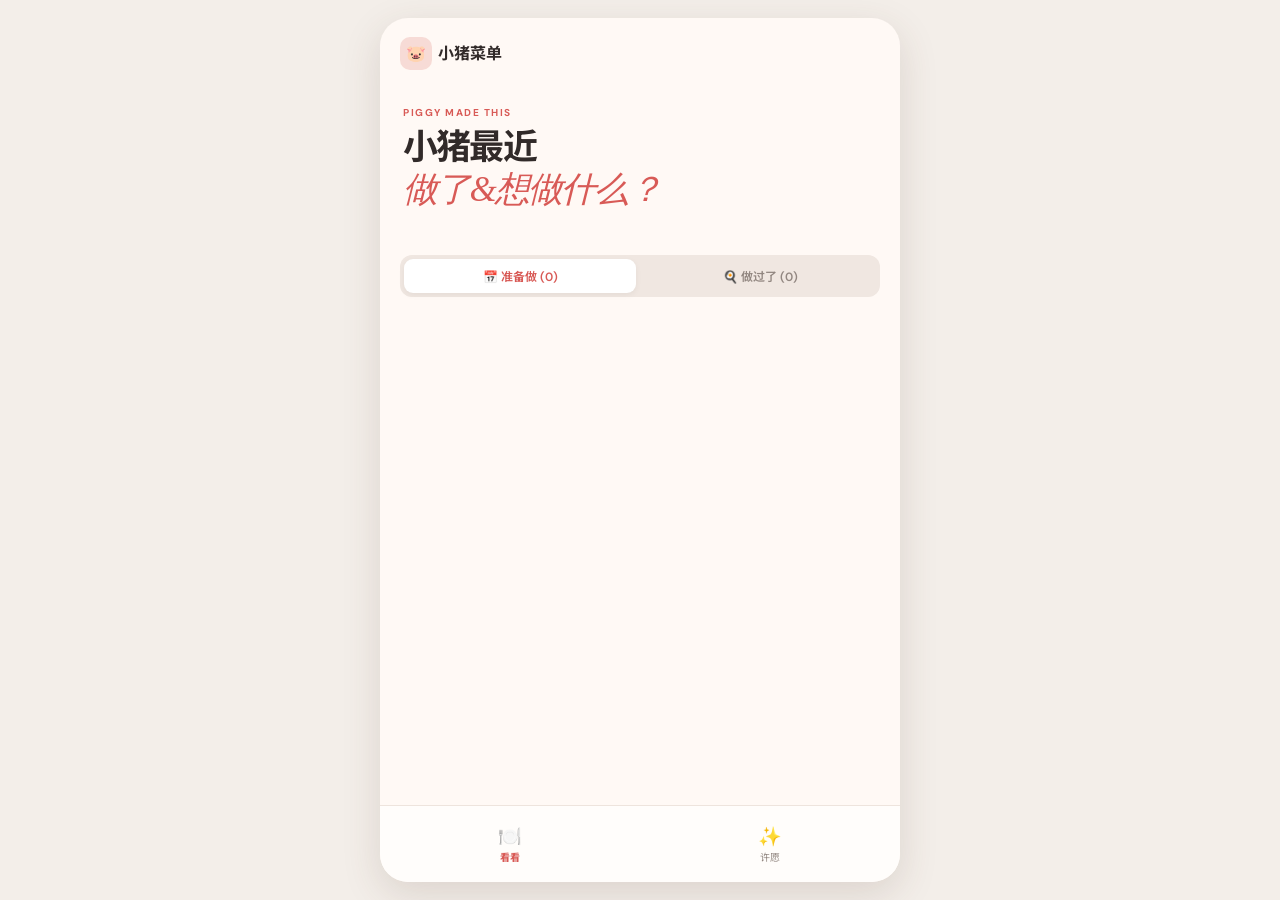
==== index.html @ d5dc834c "First commit" ====
<!doctype html>
<html lang="zh-CN">
<head>
  <meta charset="UTF-8">
  <meta name="viewport" content="width=device-width,initial-scale=1,viewport-fit=cover">
  <title>小猪菜单 - 朋友端</title>
  <link rel="preconnect" href="https://fonts.googleapis.com">
  <link rel="preconnect" href="https://fonts.gstatic.com" crossorigin>
  <link href="https://fonts.googleapis.com/css2?family=DM+Sans:wght@400;500;600;700&family=Noto+Sans+SC:wght@400;500;600;700&display=swap" rel="stylesheet">
  <link rel="stylesheet" href="style.css">
</head>
<body>
  <main class="app-shell">
    <section class="workspace page is-active" id="workspacePage">
      <header>
        <div class="brand"><span>🐷</span><b>小猪菜单</b></div>
      </header>

      <!-- 1. 看看页（默认激活）：展示小猪做过的菜，根据数据库/JS 动态更新 -->
      <section id="friendFeed" class="view active">
        <div class="intro">
          <p class="eyebrow">PIGGY MADE THIS</p>
          <h1>小猪最近<br><em>做了&想做什么？</em></h1>
        </div>
        <!--分类切换按钮-->
        <div class="sub-tabs">
            <button class="sub-tab active" data-type="plans">📅 准备做 (<span id="plansCount">0</span>)</button>
            <button class="sub-tab" data-type="cooked">🍳 做过了 (<span id="cookedCount">0</span>)</button>
        </div>
        <!-- 内容列表容器 -->
         <div id="friendFeedList" class="list"></div>
      </section>

      <!-- 2. 许愿页：朋友给小猪点菜 -->
      <section id="friendWish" class="view">
        <div class="intro">
          <p class="eyebrow">MAKE A WISH</p>
          <h1>想让小猪<br><em>试试什么？</em></h1>
        </div>
        <form class="form-card" id="wishForm">
          <label>菜名<input required name="dish" placeholder="例如：泰式绿咖喱鸡"></label>
          <label>小红书灵感链接 <span>可选</span><input name="link" type="url" placeholder="粘贴帖子链接"></label>
          <button class="primary">把愿望交给小猪</button>
        </form>
        <div class="heading">
          <h2>我的愿望</h2>
        </div>
        <div id="friendWishList" class="list"></div>
      </section>

      <!-- 底部导航栏：极简双选项卡 -->
      <nav id="nav">
        <button class="active" data-target="friendFeed">🍽️<small>看看</small></button>
        <button data-target="friendWish">✨<small>许愿</small></button>
      </nav>
    </section>
  </main>

  <div class="toast" id="toast"></div>
  <script src="app.js"></script>
</body>
</html>
---- style.css ----
:root {
  --ink: #312a29;
  --muted: #928781;
  --cream: #fff9f5;
  --pink: #f7dbd6;
  --red: #d85a56;
  --line: #eee4dd;
  --green: #5c8278;
}

/* 基础重置 */
* {
  box-sizing: border-box;
}

body {
  margin: 0;
  background: #f3eee9;
  color: var(--ink);
  font-family: "DM Sans", "Noto Sans SC", sans-serif;
}

button,
input,
select {
  font: inherit;
}

button {
  border: 0;
  cursor: pointer;
}

/* 容器与页面布局 */
.app-shell {
  min-height: 100dvh;
  max-width: 520px;
  margin: auto;
  padding: 15px 20px 100px;
  background: var(--cream);
}

.page {
  display: none;
}

.page.is-active {
  display: block;
}

.view {
  display: none;
}

.view.active {
  display: block;
}

.role-page {
  padding: 13vh 5px 0;
}

/* 排版与品牌标示 */
.logo {
  width: 48px;
  height: 48px;
  display: grid;
  place-items: center;
  border-radius: 16px;
  background: var(--pink);
  font-size: 26px;
  margin-bottom: 28px;
}

.eyebrow {
  margin: 0 0 7px;
  color: var(--red);
  font-size: 10px;
  font-weight: 700;
  letter-spacing: 1.5px;
}

h1, h2, h3, p {
  margin-top: 0;
}

h1 {
  font-size: 35px;
  line-height: 1.2;
  letter-spacing: -1.8px;
  margin-bottom: 10px;
}

h1 em {
  font-family: Georgia, serif;
  color: var(--red);
  font-weight: 400;
}

.sub,
.intro > p:last-child {
  color: var(--muted);
  font-size: 14px;
}

.intro {
  padding: 35px 3px 22px;
}

.heading {
  padding: 2px 1px 14px;
}

.heading h2 {
  margin: 0;
  font-size: 21px;
}

.heading h2 span {
  color: var(--muted);
  font-size: 13px;
}

.brand span {
  padding: 6px;
  background: var(--pink);
  border-radius: 10px;
  margin-right: 6px;
}

/* 角色选择卡片 */
.role-options {
  display: grid;
  gap: 13px;
  margin-top: 35px;
}

.role-card {
  position: relative;
  min-height: 110px;
  padding: 18px 44px 18px 65px;
  text-align: left;
  border: 1px solid var(--line);
  border-radius: 20px;
  background: #fff;
}

.role-card > span {
  position: absolute;
  left: 17px;
  top: 22px;
  font-size: 27px;
}

.role-card b,
.role-card small {
  display: block;
}

.role-card b {
  font-size: 17px;
  margin-bottom: 6px;
}

.role-card small {
  color: var(--muted);
  font-size: 11px;
}

.role-card i {
  position: absolute;
  right: 18px;
  top: 38px;
  font-style: normal;
  font-size: 22px;
}

.role-card.friend {
  background: #f5eee7;
}

/* 头部与表单控件 */
.workspace header {
  height: 38px;
  display: flex;
  justify-content: space-between;
  align-items: center;
}

.switch-role {
  background: none;
  color: var(--muted);
  font-size: 11px;
}

.search {
  height: 45px;
  padding: 0 13px;
  display: flex;
  align-items: center;
  gap: 8px;
  background: #fff;
  border: 1px solid var(--line);
  border-radius: 14px;
}

.search span {
  font-size: 22px;
  color: var(--muted);
}

.search input {
  border: 0;
  padding: 0;
  margin: 0;
  background: none;
}

input,
select {
  display: block;
  width: 100%;
  margin-top: 6px;
  padding: 11px;
  border: 1px solid var(--line);
  border-radius: 10px;
  background: #fffdfa;
  outline-color: var(--red);
  font-size: 12px;
}

label {
  display: block;
  margin-bottom: 12px;
  font-size: 12px;
  font-weight: 600;
}

label span {
  color: var(--muted);
  font-weight: 400;
}

.primary {
  width: 100%;
  height: 46px;
  border-radius: 12px;
  background: var(--ink);
  color: #fff;
  font-weight: 600;
}

/* 卡片与网格列表 */
.grid {
  display: grid;
  grid-template-columns: 1fr 1fr;
  gap: 13px;
  margin-top: 17px;
}

.card {
  overflow: hidden;
  border-radius: 17px;
  background: #fff;
  box-shadow: 0 2px 0 #e8ddd6;
}

.card > div:last-child {
  padding: 11px;
}

.card h3 {
  font-size: 14px;
  margin-bottom: 6px;
}

.card p {
  color: var(--muted);
  font-size: 10px;
  margin: 0;
  white-space: nowrap;
  overflow: hidden;
  text-overflow: ellipsis;
}

.photo {
  height: 126px;
  background: center / cover;
  position: relative;
}

.photo button {
  position: absolute;
  right: 9px;
  top: 9px;
  width: 28px;
  height: 28px;
  border-radius: 50%;
  background: #ffffffe6;
  color: var(--red);
  font-size: 18px;
}

.form-card {
  padding: 17px 15px 15px;
  border: 1px solid var(--line);
  border-radius: 18px;
  background: #fff;
}

.summary {
  display: flex;
  justify-content: space-around;
  padding: 13px;
  margin-bottom: 18px;
  border-radius: 15px;
  background: #f5ebe4;
  color: var(--muted);
  font-size: 11px;
}

.summary b {
  color: var(--red);
  font-size: 16px;
}

.list {
  display: flex;
  flex-direction: column;
  gap: 12px;
}

.cooked,
.wish {
  position: relative;
  display: flex;
  gap: 12px;
  padding: 10px;
  border: 1px solid var(--line);
  border-radius: 17px;
  background: #fff;
}

.cooked img {
  width: 105px;
  height: 150px;
  border-radius: 12px;
  object-fit: cover;
}

.cooked small,
.wish small {
  font-size: 10px;
  color: var(--muted);
}

.cooked h3 {
  margin: 4px 0 9px;
  font-size: 17px;
}

.cooked p {
  margin: 5px 0;
  color: var(--muted);
  font-size: 11px;
}

.cooked p b {
  color: #bc8276;
  margin-right: 5px;
}

.wish h3 {
  margin: 0 0 5px;
  font-size: 15px;
}

.wish p {
  margin: 1px 0 5px;
  color: var(--muted);
  font-size: 11px;
}

.wish p b {
  color: var(--ink);
}

.wish a {
  font-size: 10px;
  color: #b65c56;
}

/* 组件与状态标签 */
.actions {
  display: flex;
  gap: 5px;
  margin-top: 9px;
}

.actions a,
.actions button,
.status {
  padding: 5px 6px;
  border-radius: 8px;
  background: #fff2ef;
  color: #b65c56;
  font-size: 10px;
  text-decoration: none;
}

.actions button {
  background: #f4eee8;
}

.status {
  position: absolute;
  right: 11px;
  bottom: 10px;
}

.status.done {
  background: #e5f1eb;
  color: #4c7b6d;
}

.avatar {
  width: 32px;
  height: 32px;
  display: grid;
  place-items: center;
  flex: none;
  border-radius: 50%;
  background: var(--green);
  color: #fff;
  font-size: 12px;
}

.supporters {
  display: flex;
  flex-wrap: wrap;
  gap: 4px;
  margin: 0 0 8px;
}

.supporters span {
  padding: 3px 6px;
  border-radius: 8px;
  background: #f4eee8;
  color: #897a73;
  font-size: 10px;
}

.friend-entry {
  display: block;
  margin: 24px 0 -22px;
  font-size: 12px;
  font-weight: 700;
}

.friend-entry input {
  margin-top: 7px;
}

.hint {
  color: var(--muted);
  font-size: 11px;
}

.empty {
  padding: 25px;
  text-align: center;
  color: var(--muted);
  font-size: 13px;
}

/* 导航与浮动控件 */
nav {
  position: fixed;
  bottom: 0;
  left: 50%;
  transform: translateX(-50%);
  width: min(520px, 100%);
  height: 77px;
  display: flex;
  background: #fffdfb;
  border-top: 1px solid var(--line);
}

nav button {
  flex: 1;
  background: none;
  color: var(--muted);
  font-size: 19px;
}

nav button small {
  display: block;
  font-size: 10px;
}

nav button.active {
  color: var(--red);
  font-weight: 700;
}

.add {
  position: fixed;
  bottom: 56px;
  left: calc(50% + min(260px, 50vw) - 68px);
  width: 51px;
  height: 51px;
  display: none;
  place-items: center;
  border-radius: 50%;
  background: var(--red);
  color: #fff;
  font-size: 27px;
  box-shadow: 0 7px 15px #c04e4a61;
}

/* 弹窗与提示 */
dialog {
  width: min(360px, calc(100vw - 36px));
  border: 0;
  border-radius: 21px;
  padding: 28px 22px 22px;
}

dialog::backdrop {
  background: #281b1b66;
}

dialog h2 {
  font-size: 22px;
}

.close {
  position: absolute;
  right: 14px;
  top: 10px;
  background: none;
  font-size: 25px;
  color: var(--muted);
}

.toast {
  position: fixed;
  z-index: 10;
  bottom: 91px;
  left: 50%;
  transform: translate(-50%, 15px);
  opacity: 0;
  padding: 10px 15px;
  border-radius: 22px;
  background: #2c2928;
  color: #fff;
  font-size: 12px;
  white-space: nowrap;
  transition: 0.2s;
}

.toast.show {
  opacity: 1;
  transform: translate(-50%, 0);
}

/* 桌面端适配 */
@media (min-width: 600px) {
  body {
    padding: 18px;
  }

  .app-shell {
    min-height: calc(100dvh - 36px);
    border-radius: 28px;
    box-shadow: 0 12px 38px #563e3226;
  }

  nav {
    bottom: 18px;
    border-radius: 0 0 28px 28px;
  }

  .add {
    bottom: 73px;
    left: calc(50% + min(260px, 50vw - 18px) - 68px);
  }
}
/* 强行让加号按钮一直显示 */
.add.show, .add {
  display: grid !important;
}

/* 强制修复加号按钮位置与显示 */
.add {
  display: flex !important;
  align-items: center;
  justify-content: center;
  position: fixed !important;
  right: 20px !important;
  bottom: 90px !important; /* 刚好悬浮在底部导航栏上方 */
  left: auto !important;   /* 覆盖掉原 CSS 里复杂的 calc 计算 */
  width: 52px !important;
  height: 52px !important;
  border-radius: 50% !important;
  background: var(--red) !important;
  color: #fff !important;
  font-size: 28px !important;
  line-height: 1 !important;
  box-shadow: 0 6px 16px rgba(216, 90, 86, 0.4) !important;
  z-index: 99 !important;  /* 确保放在最顶层 */
}

/* 适配大屏桌面端，让它居中靠右在容器内 */
@media (min-width: 600px) {
  .add {
    right: calc(50vw - 240px) !important;
    bottom: 105px !important;
  }
}

/* 切换子选项卡 */
.sub-tabs {
  display: flex;
  gap: 8px;
  margin: 12px 0 18px;
  padding: 4px;
  background: #f0e7e1;
  border-radius: 12px;
}

.sub-tab {
  flex: 1;
  padding: 8px 12px;
  border-radius: 9px;
  background: transparent;
  color: var(--muted);
  font-size: 12px;
  font-weight: 600;
  transition: all 0.2s;
}

.sub-tab.active {
  background: #fff;
  color: var(--red);
  box-shadow: 0 2px 6px rgba(0, 0, 0, 0.05);
}
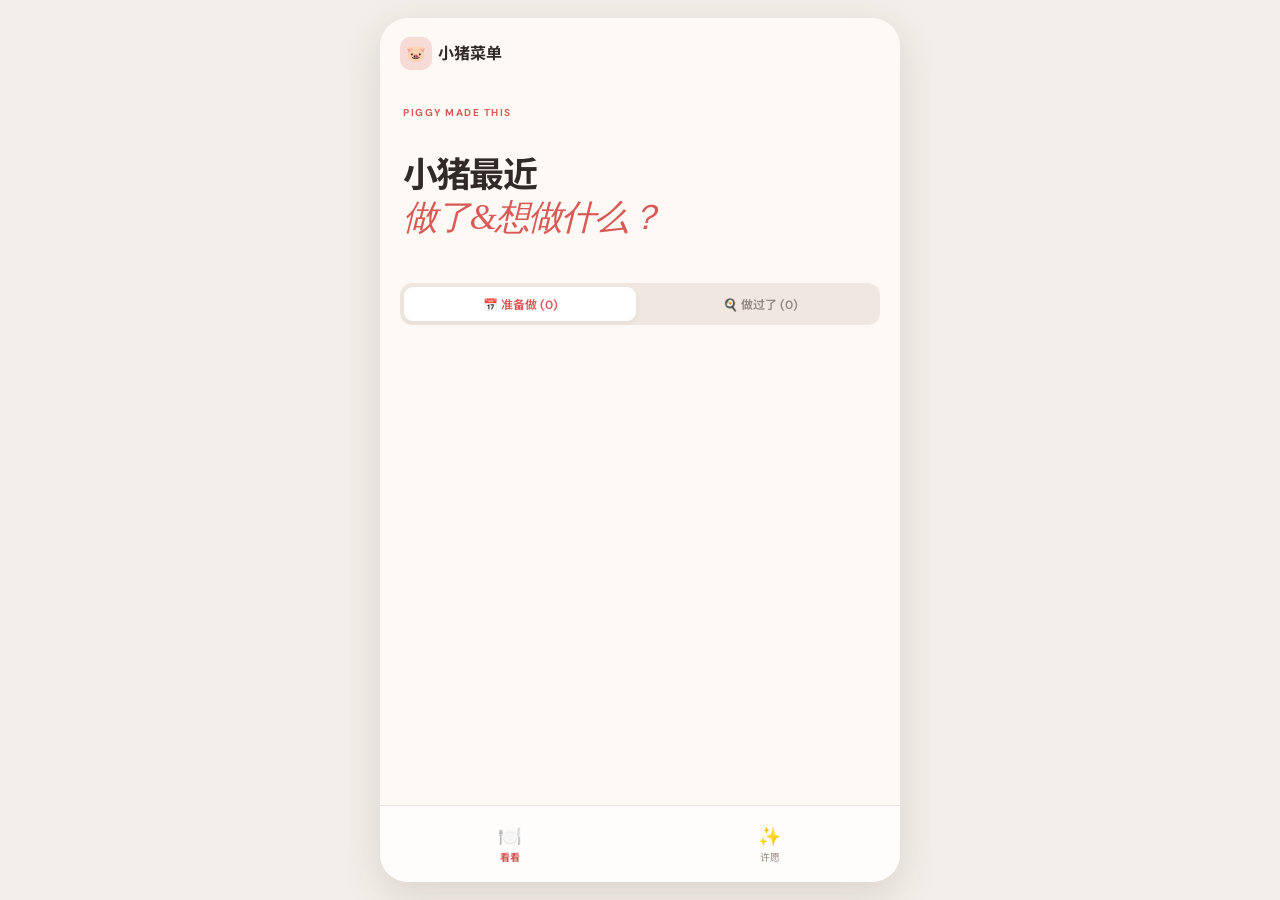
==== commit de212ada: "feat: complete Piggy Menu friend and admin portals" ====
--- a/index.html
+++ b/index.html
@@ -7,7 +7,8 @@
   <link rel="preconnect" href="https://fonts.googleapis.com">
   <link rel="preconnect" href="https://fonts.gstatic.com" crossorigin>
   <link href="https://fonts.googleapis.com/css2?family=DM+Sans:wght@400;500;600;700&family=Noto+Sans+SC:wght@400;500;600;700&display=swap" rel="stylesheet">
-  <link rel="stylesheet" href="style.css">
+  <link rel="stylesheet" href="css/common.css">
+  <link rel="stylesheet" href="css/friend.css">
 </head>
 <body>
   <main class="app-shell">
@@ -57,6 +58,7 @@
   </main>
 
   <div class="toast" id="toast"></div>
-  <script src="app.js"></script>
+  <script src="js/supabase.js"></script>
+  <script src="js/friend.js"></script>
 </body>
 </html>
--- a/css/common.css
+++ b/css/common.css
@@ -0,0 +1,176 @@
+:root {
+  --ink: #312a29;
+  --muted: #928781;
+  --cream: #fff9f5;
+  --pink: #f7dbd6;
+  --red: #d85a56;
+  --line: #eee4dd;
+  --green: #5c8278;
+}
+
+/* 基础重置 */
+* {
+  box-sizing: border-box;
+}
+
+body {
+  margin: 0;
+  background: #f3eee9;
+  color: var(--ink);
+  font-family: "DM Sans", "Noto Sans SC", sans-serif;
+}
+
+button,
+input,
+select {
+  font: inherit;
+}
+
+button {
+  border: 0;
+  cursor: pointer;
+}
+
+/* 容器与页面布局 */
+.app-shell {
+  min-height: 100dvh;
+  max-width: 520px;
+  margin: auto;
+  padding: 15px 20px 100px;
+  background: var(--cream);
+}
+
+.page {
+  display: none;
+}
+
+.page.is-active {
+  display: block;
+}
+
+.view {
+  display: none;
+}
+
+.view.active {
+  display: block;
+}
+
+.workspace header {
+  height: 38px;
+  display: flex;
+  justify-content: space-between;
+  align-items: center;
+}
+
+.brand span {
+  padding: 6px;
+  background: var(--pink);
+  border-radius: 10px;
+  margin-right: 6px;
+}
+
+/* 子选项卡 */
+.sub-tabs {
+  display: flex;
+  gap: 8px;
+  margin: 12px 0 18px;
+  padding: 4px;
+  background: #f0e7e1;
+  border-radius: 12px;
+}
+
+.sub-tab {
+  flex: 1;
+  padding: 8px 12px;
+  border-radius: 9px;
+  background: transparent;
+  color: var(--muted);
+  font-size: 12px;
+  font-weight: 600;
+  transition: all 0.2s;
+}
+
+.sub-tab.active {
+  background: #fff;
+  color: var(--red);
+  box-shadow: 0 2px 6px rgba(0, 0, 0, 0.05);
+}
+
+/* 导航与浮动控件 */
+nav {
+  position: fixed;
+  bottom: 0;
+  left: 50%;
+  transform: translateX(-50%);
+  width: min(520px, 100%);
+  height: 77px;
+  display: flex;
+  background: #fffdfb;
+  border-top: 1px solid var(--line);
+  z-index: 100;
+}
+
+nav button {
+  flex: 1;
+  background: none;
+  color: var(--muted);
+  font-size: 19px;
+}
+
+nav button small {
+  display: block;
+  font-size: 10px;
+}
+
+nav button.active {
+  color: var(--red);
+  font-weight: 700;
+}
+
+/* 弹窗与提示 */
+.toast {
+  position: fixed;
+  z-index: 1000;
+  bottom: 91px;
+  left: 50%;
+  transform: translate(-50%, 15px);
+  opacity: 0;
+  padding: 10px 15px;
+  border-radius: 22px;
+  background: #2c2928;
+  color: #fff;
+  font-size: 12px;
+  white-space: nowrap;
+  transition: 0.2s;
+}
+
+.toast.show {
+  opacity: 1;
+  transform: translate(-50%, 0);
+}
+
+.empty {
+  padding: 25px;
+  text-align: center;
+  color: var(--muted);
+  font-size: 13px;
+}
+
+/* 桌面端适配 */
+@media (min-width: 600px) {
+  body {
+    padding: 18px;
+  }
+
+  .app-shell {
+    min-height: calc(100dvh - 36px);
+    border-radius: 28px;
+    box-shadow: 0 12px 38px #563e3226;
+  }
+
+  nav {
+    bottom: 18px;
+    border-radius: 0 0 28px 28px;
+  }
+}
--- a/css/friend.css
+++ b/css/friend.css
@@ -0,0 +1,360 @@
+/* 排版与标示 */
+.eyebrow {
+  margin: 0 0 7px;
+  color: var(--red);
+  font-size: 10px;
+  font-weight: 700;
+  letter-spacing: 1.5px;
+}
+
+h1 {
+  font-size: 35px;
+  line-height: 1.2;
+  letter-spacing: -1.8px;
+  margin-bottom: 10px;
+}
+
+h1 em {
+  font-family: Georgia, serif;
+  color: var(--red);
+  font-weight: 400;
+}
+
+.intro {
+  padding: 35px 3px 22px;
+}
+
+.heading {
+  padding: 2px 1px 14px;
+}
+
+.heading h2 {
+  margin: 0;
+  font-size: 21px;
+}
+
+/* 列表与卡片 */
+.list {
+  display: flex;
+  flex-direction: column;
+  gap: 12px;
+}
+
+.cooked,
+.wish {
+  position: relative;
+  display: flex;
+  gap: 12px;
+  padding: 12px;
+  border: 1px solid var(--line);
+  border-radius: 17px;
+  background: #fff;
+  align-items: flex-start;
+}
+
+.cooked img {
+  width: 105px;
+  height: 150px;
+  border-radius: 12px;
+  object-fit: cover;
+}
+
+.cooked small,
+.wish small {
+  font-size: 10px;
+  color: var(--muted);
+}
+
+.cooked h3 {
+  margin: 4px 0 9px;
+  font-size: 17px;
+}
+
+.cooked p {
+  margin: 5px 0;
+  color: var(--muted);
+  font-size: 11px;
+}
+
+.wish h3 {
+  margin: 0 0 5px;
+  font-size: 15px;
+}
+
+.wish p {
+  margin: 1px 0 5px;
+  color: var(--muted);
+  font-size: 11px;
+}
+
+.wish p b {
+  color: var(--ink);
+}
+
+.wish a {
+  font-size: 10px;
+  color: #b65c56;
+  text-decoration: none;
+}
+
+/* 愿望卡片头像与支持者列表 */
+.avatar {
+  width: 32px;
+  height: 32px;
+  display: grid;
+  place-items: center;
+  flex: none;
+  border-radius: 50%;
+  background: var(--green);
+  color: #fff;
+  font-size: 12px;
+}
+
+.supporters {
+  display: flex;
+  flex-wrap: wrap;
+  gap: 4px;
+  margin: 4px 0 8px;
+}
+
+.supporters span {
+  padding: 3px 6px;
+  border-radius: 8px;
+  background: #f4eee8;
+  color: #897a73;
+  font-size: 10px;
+}
+
+/* 愿望 +1 专属按钮（按原作者 actions 按钮风格设计） */
+.wish-action {
+  margin-left: auto;
+  align-self: center;
+}
+
+.btn-plus-one {
+  padding: 6px 10px;
+  border-radius: 12px;
+  background: #fff2ef;
+  color: var(--red);
+  font-size: 11px;
+  font-weight: 700;
+  transition: all 0.2s;
+}
+
+.btn-plus-one:active {
+  background: var(--red);
+  color: #fff;
+}
+
+/* ====================
+   表单与按钮补充样式
+   ==================== */
+
+/* 表单外层白色卡片 */
+.form-card {
+  padding: 18px;
+  border: 1px solid var(--line);
+  border-radius: 18px;
+  background: #fff;
+  margin-bottom: 24px;
+}
+
+/* Label 标签（换行居上） */
+.form-card label {
+  display: block;
+  margin-bottom: 14px;
+  font-size: 13px;
+  font-weight: 600;
+  color: var(--ink);
+}
+
+.form-card label span {
+  color: var(--muted);
+  font-weight: 400;
+  font-size: 11px;
+  margin-left: 4px;
+}
+
+/* 输入框统一排版 */
+.form-card input {
+  display: block;
+  width: 100%;
+  margin-top: 6px;
+  padding: 10px 12px;
+  border: 1px solid var(--line);
+  border-radius: 10px;
+  background: #fffdfa;
+  outline-color: var(--red);
+  font-size: 13px;
+  color: var(--ink);
+}
+
+.form-card input::placeholder {
+  color: #c4b8b2;
+}
+
+/* 主提交按钮（深色高亮） */
+.primary {
+  display: block;
+  width: 100%;
+  height: 44px;
+  line-height: 44px;
+  border-radius: 12px;
+  background: var(--ink);
+  color: #fff;
+  font-size: 13px;
+  font-weight: 600;
+  text-align: center;
+  margin-top: 8px;
+  transition: background 0.2s;
+}
+
+.primary:active {
+  background: var(--red);
+}
+
+/* 卡片容器：确保图片不会溢出卡片边框 */
+.card, .idea-item, .dish-item {
+  position: relative;
+  overflow: hidden; /* 裁剪超出卡片的内容 */
+  border-radius: 12px; /* 根据你的卡片圆角调整 */
+}
+
+/* 渲染在卡片内的图片：强制宽度 100% 适应父容器 */
+.card img, .idea-item img, .dish-item img {
+  width: 100%;
+  max-width: 100%;
+  height: auto;
+  max-height: 220px; /* 限制图片最大高度，防止大图撑得太长 */
+  object-fit: cover; /* 保持比例裁剪充填 */
+  display: block;
+  border-radius: 8px; /* 内部图片的圆角 */
+  margin-bottom: 10px;
+}
+
+.timeline-card { overflow: hidden; }
+.timeline-card img, article.cooked img {
+  width: 100%;
+  max-width: 100%;
+  height: 180px;
+  object-fit: cover;
+  border-radius: 12px;
+  display: block;
+  margin-bottom: 10px;
+}
+
+/* 单行日历卡片布局 */
+.timeline-list {
+  display: flex;
+  flex-direction: column;
+  gap: 12px;
+}
+
+.timeline-item {
+  display: flex;
+  align-items: center;
+  gap: 12px;
+}
+
+.timeline-date {
+  min-width: 48px;
+  text-align: center;
+  display: flex;
+  flex-direction: column;
+  align-items: center;
+  justify-content: center;
+}
+
+.timeline-date .day {
+  font-size: 18px;
+  font-weight: 800;
+  color: var(--ink);
+  line-height: 1;
+}
+
+.timeline-date .month {
+  font-size: 11px;
+  color: var(--muted);
+  margin-top: 2px;
+}
+
+.timeline-card-compact {
+  flex: 1;
+  display: flex;
+  align-items: center;
+  gap: 12px;
+  background: #fff;
+  padding: 10px 14px;
+  border-radius: 14px;
+  border: 1px solid var(--line);
+  box-shadow: 0 2px 6px rgba(0,0,0,0.02);
+}
+
+.timeline-thumb {
+  width: 48px;
+  height: 48px;
+  border-radius: 10px;
+  overflow: hidden;
+  flex-shrink: 0;
+}
+
+.timeline-thumb img {
+  width: 100%;
+  height: 100%;
+  object-fit: cover;
+  display: block;
+}
+
+.timeline-info {
+  flex: 1;
+  min-width: 0;
+  display: flex;
+  flex-direction: column;
+  gap: 4px;
+}
+
+.timeline-header {
+  display: flex;
+  align-items: center;
+  gap: 8px;
+}
+
+.timeline-header h3 {
+  margin: 0;
+  font-size: 15px;
+  font-weight: 700;
+  color: var(--ink);
+  white-space: nowrap;
+  overflow: hidden;
+  text-overflow: ellipsis;
+}
+
+.timeline-header .tag {
+  font-size: 10px;
+  padding: 2px 6px;
+  border-radius: 6px;
+  background: #f4eee8;
+  color: #897a73;
+  white-space: nowrap;
+}
+
+.ref-link {
+  font-size: 11px;
+  color: var(--red);
+  text-decoration: none;
+  font-weight: 500;
+  width: fit-content;
+}
+
+.ref-link:hover {
+  text-decoration: underline;
+}
+
+.timeline-actions button {
+  padding: 6px 10px;
+  border-radius: 10px;
+  background: var(--cream);
+  font-size: 11px;
+  font-weight: 600;
+  white-space: nowrap;
+}
